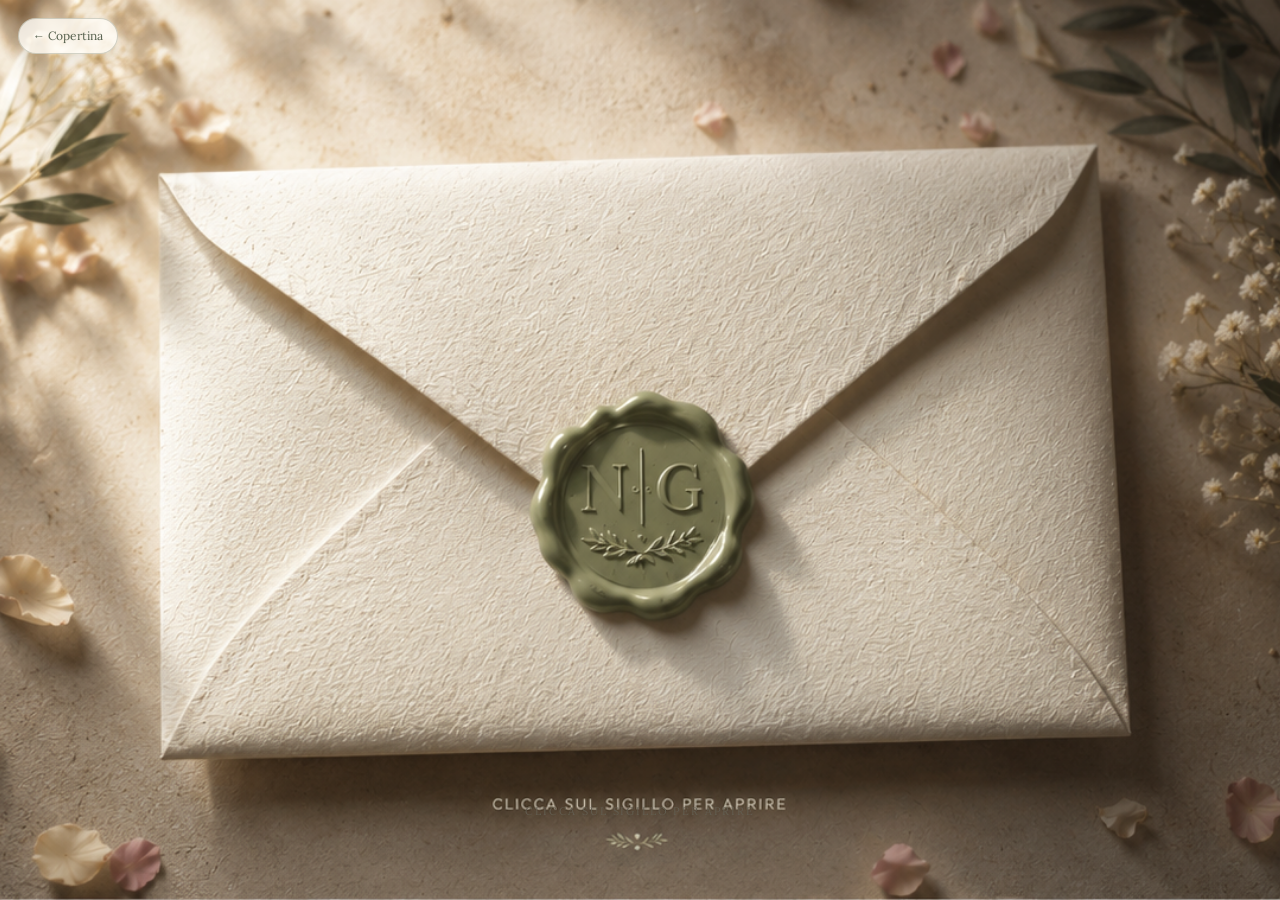
==== invito.html @ 1329aa09 "Add files via upload" ====
<!doctype html>
<html lang="it">
<head>
  <meta charset="utf-8">
  <meta name="viewport" content="width=device-width,initial-scale=1,viewport-fit=cover">
  <meta name="theme-color" content="#f4efe5">
  <meta http-equiv="Cache-Control" content="no-cache, no-store, must-revalidate">
  <meta http-equiv="Pragma" content="no-cache">
  <meta http-equiv="Expires" content="0">
  <meta name="wedding-site-version" content="botanico-stabile-1">
  <title>Nicola ♡ Giada — The Wedding Book</title>

  <link rel="preconnect" href="https://fonts.googleapis.com">
  <link rel="preconnect" href="https://fonts.gstatic.com" crossorigin>
  <link href="https://fonts.googleapis.com/css2?family=Allura&family=Cormorant+Garamond:wght@400;500;600&family=Lora:ital,wght@0,400;1,400&display=swap" rel="stylesheet">
  <style>
:root{
  --ivory:#f8f3e8;
  --paper:#fbf7ee;
  --paper-dark:#eee5d5;
  --sage:#9da58a;
  --sage-light:#c7ccb7;
  --sage-dark:#606a54;
  --olive:#747c62;
  --gold:#c6a66a;
  --ink:#36382f;
  --muted:#76766c;
  --shadow:rgba(61,49,32,.20);
  --ease:cubic-bezier(.22,.72,.2,1);
}

*{box-sizing:border-box}

html,body{
  margin:0;
  min-height:100%;
  background:#171914;
  color:var(--ink);
  font-family:"Lora",serif;
}

button,input,textarea,select{font:inherit}
button{touch-action:manipulation}
.hidden{display:none!important}

.screen{
  min-height:100svh;
  position:relative;
  overflow:hidden;
}

/* INTRO */

.intro{
  display:grid;
  place-items:center;
  text-align:center;
  color:#f4ead9;
  background:
    radial-gradient(circle at 50% 34%,rgba(221,201,161,.18),transparent 28%),
    linear-gradient(180deg,#080a07,#11150f);
}

.intro::after{
  content:"";
  position:absolute;
  inset:0;
  background:radial-gradient(circle,transparent 38%,rgba(0,0,0,.60) 100%);
}

.intro-light{
  position:absolute;
  inset:-20%;
  background:linear-gradient(108deg,transparent 42%,rgba(255,241,211,.13) 50%,transparent 58%);
  animation:introBeam 6.5s ease-in-out infinite;
}

.intro-content{
  position:relative;
  z-index:2;
  padding:28px;
}

.intro-monogram{
  margin:0;
  color:#d6bb82;
  font-family:"Cormorant Garamond",serif;
  font-size:clamp(64px,16vw,132px);
  letter-spacing:.12em;
}

.intro h1{
  margin:12px 0 8px;
  font-family:"Cormorant Garamond",serif;
  font-size:clamp(34px,7vw,60px);
  line-height:.98;
  font-weight:500;
}

.intro-subtitle{
  margin:0 0 26px;
  color:#c2b08e;
  font-size:11px;
  text-transform:uppercase;
  letter-spacing:.22em;
}

/* BUTTONS */

.button{
  border-radius:999px;
  padding:13px 22px;
  cursor:pointer;
  transition:.25s ease;
}

.button:hover{transform:translateY(-2px)}

.button-light{
  color:#f5ead5;
  border:1px solid rgba(245,234,213,.42);
  background:rgba(255,255,255,.03);
}

.button-sage{
  border:0;
  color:white;
  background:var(--sage-dark);
  box-shadow:0 10px 22px rgba(70,78,61,.18);
}

.button-outline{
  color:var(--sage-dark);
  border:1px solid rgba(96,106,84,.35);
  background:rgba(255,255,255,.36);
}

/* ENVELOPE — VERSIONE 2 CINEMATOGRAFICA */

.envelope-stage{
  display:grid;
  place-items:center;
  overflow:hidden;
  background:#d6c7b2;
  perspective:1600px;
}

.photo-envelope-scene{
  position:absolute;
  inset:0;
  z-index:3;
  overflow:hidden;
  background:#d6c7b2;
  transition:
    opacity 1.05s ease,
    transform 1.35s cubic-bezier(.2,.72,.2,1),
    filter 1.05s ease;
}

/*
  Il "canvas" mantiene sempre le proporzioni esatte della fotografia.
  In questo modo il pulsante invisibile resta davvero sopra il sigillo
  sia su computer sia su telefono.
*/
.photo-canvas{
  position:absolute;
  left:50%;
  top:50%;
  width:max(100vw,151.39vh);
  aspect-ratio:1149 / 759;
  transform:translate(-50%,-50%) scale(1);
  transform-origin:50% 55%;
  transition:
    transform 1.35s cubic-bezier(.18,.82,.2,1),
    filter .9s ease;
}

.photo-envelope-image{
  position:absolute;
  inset:0;
  width:100%;
  height:100%;
  object-fit:fill;
  user-select:none;
  pointer-events:none;
  filter:saturate(.98) contrast(1.015);
}

/* Area cliccabile esattamente sopra la ceralacca della fotografia */
.photo-seal-hotspot{
  position:absolute;
  z-index:8;
  left:50.25%;
  top:55.15%;
  width:12.7%;
  aspect-ratio:1;
  transform:translate(-50%,-50%);
  border:0;
  border-radius:50%;
  background:transparent;
  cursor:pointer;
  padding:0;
  touch-action:manipulation;
  -webkit-tap-highlight-color:transparent;
}

.photo-seal-hotspot::after{
  content:"";
  position:absolute;
  inset:12%;
  border-radius:50%;
  background:radial-gradient(circle,rgba(255,255,255,.08),transparent 68%);
  opacity:0;
  transition:opacity .25s ease;
}

.photo-seal-hotspot:hover::after,
.photo-seal-hotspot:focus-visible::after{
  opacity:1;
}

.seal-focus-ring{
  position:absolute;
  inset:6%;
  border:1px solid rgba(255,255,255,.42);
  border-radius:50%;
  opacity:0;
  transform:scale(.86);
  transition:opacity .25s ease,transform .25s ease;
}

.photo-seal-hotspot:hover .seal-focus-ring,
.photo-seal-hotspot:focus-visible .seal-focus-ring{
  opacity:.75;
  transform:scale(1);
}

.photo-envelope-hint{
  position:absolute;
  left:50%;
  top:89.3%;
  transform:translateX(-50%);
  width:max-content;
  margin:0;
  color:#625d50;
  font-size:clamp(9px,.85vw,12px);
  letter-spacing:.17em;
  text-transform:uppercase;
  text-align:center;
  transition:opacity .35s ease,transform .35s ease;
}

/* Piccole fratture luminose: compaiono soltanto dopo il click */
.seal-crack{
  position:absolute;
  left:50%;
  top:50%;
  width:2px;
  height:34%;
  border-radius:3px;
  background:linear-gradient(to bottom,rgba(255,255,255,.95),rgba(244,232,190,.38),transparent);
  box-shadow:0 0 7px rgba(255,247,209,.85);
  transform-origin:top center;
  opacity:0;
}

.crack-one{transform:translate(-50%,-5%) rotate(18deg)}
.crack-two{transform:translate(-50%,-2%) rotate(139deg)}
.crack-three{transform:translate(-50%,-3%) rotate(256deg)}

.opening-glow{
  position:absolute;
  z-index:7;
  left:50%;
  top:55%;
  width:18%;
  aspect-ratio:1;
  transform:translate(-50%,-50%) scale(.3);
  border-radius:50%;
  background:radial-gradient(circle,
    rgba(255,250,225,.82) 0%,
    rgba(255,238,184,.28) 38%,
    transparent 72%);
  opacity:0;
  pointer-events:none;
}

.photo-envelope-scene.breaking .photo-envelope-hint{
  opacity:0;
  transform:translateX(-50%) translateY(8px);
}

.photo-envelope-scene.breaking .photo-canvas{
  animation:envelopePress .65s cubic-bezier(.25,.8,.2,1) both;
}

.photo-envelope-scene.breaking .photo-seal-hotspot{
  animation:sealPress .62s cubic-bezier(.2,.75,.2,1) both;
}

.photo-envelope-scene.breaking .seal-crack{
  animation:showCrack .42s .16s ease-out forwards;
}

.photo-envelope-scene.breaking .opening-glow{
  animation:glowBurst .9s .2s ease-out forwards;
}

.photo-envelope-scene.opening .photo-canvas{
  transform:translate(-50%,-50%) scale(1.075) rotateX(2deg);
  filter:brightness(1.04) blur(.25px);
}

.photo-envelope-scene.depart{
  opacity:0;
  transform:scale(1.045);
  filter:blur(6px) brightness(1.08);
  pointer-events:none;
}

@keyframes envelopePress{
  0%{transform:translate(-50%,-50%) scale(1)}
  44%{transform:translate(-50%,-50%) scale(.992)}
  100%{transform:translate(-50%,-50%) scale(1.018)}
}

@keyframes sealPress{
  0%{transform:translate(-50%,-50%) scale(1)}
  42%{transform:translate(-50%,-50%) scale(.91)}
  72%{transform:translate(-50%,-50%) scale(1.055)}
  100%{transform:translate(-50%,-50%) scale(1)}
}

@keyframes showCrack{
  0%{opacity:0;filter:blur(3px);height:0}
  45%{opacity:1;filter:blur(0);height:26%}
  100%{opacity:.82;filter:blur(0);height:39%}
}

@keyframes glowBurst{
  0%{opacity:0;transform:translate(-50%,-50%) scale(.25)}
  28%{opacity:.95}
  100%{opacity:0;transform:translate(-50%,-50%) scale(4.5)}
}

@media(max-width:680px){
  .photo-canvas{
    width:max(100vw,151.39vh);
  }

  .photo-seal-hotspot{
    left:50.25%;
    top:55.15%;
    width:13.8%;
    min-width:78px;
    min-height:78px;
  }

  .photo-envelope-hint{
    top:89.4%;
    width:82vw;
    font-size:9px;
  }
}

/* PETALS */

.petals{
  position:absolute;
  inset:0;
  z-index:8;
  overflow:hidden;
  pointer-events:none;
  opacity:0;
  transition:opacity .3s ease;
}

.petals.active{opacity:1}

.petal{
  position:absolute;
  top:-12vh;
  width:18px;
  height:28px;
  border-radius:70% 30% 70% 30%;
  background:
    radial-gradient(circle at 30% 25%,rgba(255,255,255,.9),transparent 24%),
    linear-gradient(145deg,#fff8f2,#efc9c2);
  box-shadow:0 4px 8px rgba(89,62,49,.10);
  opacity:.88;
  animation:petalFall linear forwards;
}

.petal.ivory{
  background:
    radial-gradient(circle at 30% 25%,rgba(255,255,255,.95),transparent 24%),
    linear-gradient(145deg,#fffdf7,#eee4d6);
}

@keyframes petalFall{
  0%{transform:translate3d(0,-8vh,0) rotate(0deg)}
  50%{transform:translate3d(var(--drift),52vh,0) rotate(210deg)}
  100%{
    transform:translate3d(calc(var(--drift) * -0.35),112vh,0) rotate(420deg);
    opacity:.18;
  }
}

/* INVITATION FLY-IN */

.invitation{
  position:relative;
  z-index:9;
  width:min(92vw,700px);
  opacity:0;
  transform:translate3d(34vw,-25vh,0) rotate(10deg) scale(.66);
  pointer-events:none;
  filter:blur(3px);
}

.invitation.show{
  pointer-events:auto;
  animation:invitationFlyIn 1.35s cubic-bezier(.18,.84,.22,1) forwards;
}

@keyframes invitationFlyIn{
  0%{
    opacity:0;
    transform:translate3d(0,28vh,120px) rotateX(18deg) rotateZ(-2deg) scale(.72);
    filter:blur(5px);
  }
  38%{
    opacity:1;
    transform:translate3d(0,-2vh,20px) rotateX(-2deg) rotateZ(.7deg) scale(1.028);
    filter:blur(0);
  }
  72%{
    transform:translate3d(0,1vh,0) rotateX(0) rotateZ(-.25deg) scale(.992);
  }
  100%{
    opacity:1;
    transform:none;
    filter:blur(0);
  }
}

.hidden-card{position:relative}

.invitation-inner{
  min-height:500px;
  display:flex;
  align-items:center;
  justify-content:center;
  flex-direction:column;
  text-align:center;
  padding:70px clamp(28px,7vw,86px);
  box-shadow:0 28px 48px rgba(64,48,28,.20);
}

.invitation-inner p:not(.eyebrow):not(.script-title):not(.invitation-date){
  max-width:530px;
  line-height:1.75;
}

.invitation-date{
  position:relative;
  z-index:2;
  margin:6px 0 4px;
  color:var(--sage-dark);
  font-family:"Cormorant Garamond",serif;
  font-size:clamp(24px,4.4vw,34px);
  letter-spacing:.10em;
  text-transform:uppercase;
}

@media(max-width:680px){
  .photo-envelope-image{
    object-position:center center;
  }

  .photo-seal-hotspot{
    top:53.2%;
    width:86px;
    height:86px;
  }

  .photo-envelope-hint{
    bottom:4.5%;
    width:80%;
    font-size:10px;
  }
}

/* BOOK */

.book-stage{
  display:grid;
  place-items:center;
  padding:3svh 0;
  background:
    radial-gradient(circle at 50% 25%,rgba(255,255,255,.72),transparent 38%),
    linear-gradient(180deg,#d8ccb9,#bcae96);
}

.book-shell{
  width:min(95vw,900px);
}

.book{
  position:relative;
  width:100%;
  height:min(91svh,930px);
  perspective:2600px;
  filter:drop-shadow(0 34px 48px rgba(51,40,26,.27));
}

.page{
  position:absolute;
  inset:0;
  opacity:0;
  pointer-events:none;
  overflow-y:auto;
  overflow-x:hidden;
  border-radius:7px 17px 17px 7px;
  transform-origin:left center;
  overscroll-behavior:contain;
  scroll-behavior:smooth;
  scrollbar-width:thin;
  scrollbar-color:rgba(96,106,84,.30) transparent;
  background:var(--paper);
}

.page::-webkit-scrollbar{width:5px}
.page::-webkit-scrollbar-track{background:transparent}
.page::-webkit-scrollbar-thumb{
  border-radius:99px;
  background:rgba(96,106,84,.25);
}

.page.current{
  z-index:4;
  opacity:1;
  pointer-events:auto;
}

.page.revealed{
  z-index:3;
  opacity:1;
}

.page.turning{
  z-index:8;
  opacity:1;
  animation:pageTurn .82s var(--ease) forwards;
}

.page-inner{
  position:relative;
  width:100%;
  min-height:100%;
  padding:clamp(58px,7vh,82px) clamp(28px,7vw,78px) 110px;
  display:flex;
  flex-direction:column;
  align-items:center;
  text-align:center;
}

.stationery{
  background:
    linear-gradient(rgba(255,255,255,.13),rgba(255,255,255,.13)),
    radial-gradient(circle at 18% 8%,rgba(255,255,255,.9),transparent 25%),
    radial-gradient(circle at 80% 88%,rgba(205,193,169,.13),transparent 30%),
    repeating-linear-gradient(0deg,rgba(120,110,88,.018) 0 1px,transparent 1px 4px),
    var(--paper);
}

.stationery::before{
  content:"";
  position:absolute;
  inset:18px;
  border:1px solid rgba(96,106,84,.34);
  border-radius:3px 18px 18px 3px;
  pointer-events:none;
}

.stationery::after{
  content:"";
  position:absolute;
  inset:28px;
  border:1px solid rgba(198,166,106,.12);
  pointer-events:none;
}

.eyebrow{
  position:relative;
  z-index:2;
  margin:0;
  color:var(--sage-dark);
  font-size:11px;
  line-height:1.2;
  text-transform:uppercase;
  letter-spacing:.18em;
}

.script-title{
  position:relative;
  z-index:2;
  margin:0;
  color:var(--sage-dark);
  font-family:"Allura",cursive;
  font-weight:400;
  line-height:.95;
}

.display-title{font-size:clamp(58px,11vw,104px)}
.page-title{
  max-width:100%;
  font-size:clamp(50px,9vw,82px);
  overflow-wrap:break-word;
}

.heart-divider{
  position:relative;
  z-index:2;
  display:flex;
  align-items:center;
  justify-content:center;
  gap:12px;
  width:min(100%,280px);
  margin:18px auto;
  color:var(--sage-dark);
}

.heart-divider.compact{
  width:170px;
  margin:10px auto 13px;
}

.heart-divider span{
  flex:1;
  height:1px;
  background:linear-gradient(90deg,transparent,rgba(96,106,84,.60));
}

.heart-divider span:last-child{
  background:linear-gradient(90deg,rgba(96,106,84,.60),transparent);
}

.heart-divider b{font-weight:400}

.small-monogram{
  position:absolute;
  z-index:3;
  top:43px;
  right:58px;
  margin:0;
  color:var(--sage-dark);
  font-family:"Cormorant Garamond",serif;
  letter-spacing:.14em;
}

.cover-page{justify-content:center}
.cover-quote{
  z-index:2;
  margin:0;
  font-family:"Cormorant Garamond",serif;
  font-size:clamp(22px,4vw,32px);
  line-height:1.45;
}

.wax-seal{
  z-index:2;
  width:92px;
  height:92px;
  margin-top:30px;
  display:grid;
  place-items:center;
  border-radius:50%;
  color:#ece6d5;
  font-size:34px;
  background:
    radial-gradient(circle at 35% 28%,rgba(255,255,255,.28),transparent 13%),
    radial-gradient(circle,#8a9575 0 56%,#6d785e 57% 100%);
  box-shadow:0 9px 18px rgba(72,76,61,.22),inset 0 0 0 5px rgba(255,255,255,.09);
}

.small-seal{
  width:76px;
  height:76px;
  margin:22px 0;
  font-size:27px;
}

/* BOTANICAL DETAILS */

.botanical{
  position:absolute;
  z-index:1;
  width:175px;
  height:260px;
  opacity:.82;
  pointer-events:none;
  filter:drop-shadow(0 4px 4px rgba(52,61,44,.08));
}

.botanical::before{
  content:"";
  position:absolute;
  left:48%;
  top:2%;
  width:2px;
  height:96%;
  border-radius:3px;
  background:linear-gradient(var(--sage-dark),rgba(96,106,84,.15));
  transform:rotate(15deg);
  transform-origin:bottom;
}

.botanical::after{
  content:"";
  position:absolute;
  inset:0;
  background:
    radial-gradient(ellipse at 39% 13%,rgba(125,139,105,.82) 0 9%,transparent 10%),
    radial-gradient(ellipse at 65% 23%,rgba(151,163,128,.82) 0 10%,transparent 11%),
    radial-gradient(ellipse at 34% 34%,rgba(112,129,94,.78) 0 10%,transparent 11%),
    radial-gradient(ellipse at 69% 45%,rgba(154,166,132,.82) 0 11%,transparent 12%),
    radial-gradient(ellipse at 30% 57%,rgba(107,123,90,.76) 0 10%,transparent 11%),
    radial-gradient(ellipse at 67% 70%,rgba(142,156,118,.78) 0 11%,transparent 12%),
    radial-gradient(ellipse at 40% 84%,rgba(126,142,104,.76) 0 10%,transparent 11%);
  transform:rotate(15deg);
}

.botanical-top-left{left:12px;top:-6px;transform:rotate(-25deg)}
.botanical-top-right{right:16px;top:-10px;transform:rotate(28deg) scaleX(-1)}
.botanical-bottom-left{left:20px;bottom:-20px;transform:rotate(205deg)}
.botanical-bottom-right{right:15px;bottom:-24px;transform:rotate(155deg) scaleX(-1)}
.botanical.small{width:130px;height:195px;opacity:.66}
.botanical.medium{width:170px;height:250px}
.botanical.large{width:220px;height:320px}

.gold-speckles{
  position:absolute;
  z-index:1;
  width:170px;
  height:250px;
  opacity:.55;
  background:
    radial-gradient(circle at 20% 18%,var(--gold) 0 1.4px,transparent 1.8px),
    radial-gradient(circle at 43% 33%,var(--gold) 0 1px,transparent 1.5px),
    radial-gradient(circle at 72% 12%,var(--gold) 0 1.2px,transparent 1.7px),
    radial-gradient(circle at 78% 54%,var(--gold) 0 1.5px,transparent 2px),
    radial-gradient(circle at 30% 68%,var(--gold) 0 1px,transparent 1.5px),
    radial-gradient(circle at 60% 82%,var(--gold) 0 1.3px,transparent 1.8px),
    radial-gradient(circle at 12% 90%,var(--gold) 0 1px,transparent 1.5px);
}

.speckles-left{left:20px;top:120px}
.speckles-right{right:18px;top:100px}

/* TIMELINE */

.timeline-page{align-items:flex-start}
.timeline-page .page-title,
.timeline-page .heart-divider{align-self:center}

.timeline{
  position:relative;
  z-index:2;
  width:min(100%,610px);
  margin:14px auto 0;
  text-align:left;
}

.timeline::before{
  content:"";
  position:absolute;
  left:28px;
  top:22px;
  bottom:28px;
  border-left:1px dotted rgba(96,106,84,.56);
}

.timeline-item{
  position:relative;
  display:grid;
  grid-template-columns:58px 1fr;
  gap:16px;
  margin-bottom:21px;
}

.timeline-icon{
  width:42px;
  height:42px;
  display:grid;
  place-items:center;
  border-radius:50%;
  color:var(--sage-dark);
  background:var(--sage-light);
  border:1px solid rgba(96,106,84,.22);
}

.timeline-item span,
.timeline-item strong,
.timeline-item p{
  display:block;
}

.timeline-item span{
  margin-bottom:4px;
  color:var(--sage-dark);
  font-size:10px;
  text-transform:uppercase;
  letter-spacing:.14em;
}

.timeline-item strong{
  font-family:"Cormorant Garamond",serif;
  font-size:21px;
  font-weight:600;
}

.timeline-item p{
  margin:3px 0 0;
  color:var(--muted);
  font-size:14px;
  line-height:1.5;
}

/* STORY PAGES */

.story-page{
  justify-content:flex-start;
}

.polaroid{
  position:relative;
  z-index:2;
  width:min(100%,550px);
  margin:14px auto 20px;
  padding:12px 12px 38px;
  background:#fffdf8;
  box-shadow:0 18px 34px var(--shadow);
}

.polaroid::before{
  content:"";
  position:absolute;
  top:-14px;
  left:50%;
  width:96px;
  height:30px;
  transform:translateX(-50%) rotate(-2deg);
  background:rgba(226,213,186,.74);
  box-shadow:0 2px 5px rgba(80,65,40,.08);
}

.polaroid img{
  display:block;
  width:100%;
  max-height:43svh;
  object-fit:contain;
  background:#e9e0d1;
}

.slight-left{transform:rotate(-1deg)}
.slight-right{transform:rotate(1deg)}

.story-copy{
  position:relative;
  z-index:2;
  width:min(100%,610px);
  margin:6px auto 0;
  font-family:"Cormorant Garamond",serif;
  font-size:clamp(20px,3.4vw,27px);
  line-height:1.43;
}

.page-intro{
  position:relative;
  z-index:2;
  width:min(100%,570px);
  margin:0 auto 14px;
  color:var(--muted);
  line-height:1.6;
}

/* COLLAGE */

.photo-collage{
  position:relative;
  z-index:2;
  width:min(100%,630px);
  height:430px;
  margin:4px auto 14px;
}

.collage-card{
  position:absolute;
  margin:0;
  padding:9px 9px 28px;
  background:#fffdf8;
  box-shadow:0 15px 28px var(--shadow);
}

.collage-card img{
  display:block;
  width:100%;
  height:100%;
  object-fit:cover;
}

.card-one{
  left:2%;
  top:10%;
  width:43%;
  height:47%;
  transform:rotate(-5deg);
}

.card-two{
  right:1%;
  top:4%;
  width:45%;
  height:49%;
  transform:rotate(4deg);
}

.card-three{
  left:27%;
  bottom:1%;
  width:46%;
  height:52%;
  transform:rotate(-1deg);
}

.short-copy{font-size:clamp(18px,3vw,24px)}

/* CHAPTER V — fixed overflow */

.chapter-five .page-inner{
  padding-top:46px;
}

.chapter-five .page-title{
  font-size:clamp(46px,8vw,74px);
}

.proposal-photo{
  width:min(100%,490px);
  margin-top:8px;
  margin-bottom:12px;
  padding-bottom:28px;
}

.proposal-photo img{
  max-height:38svh;
}

.proposal-date{
  position:relative;
  z-index:2;
  margin:0 0 5px;
  color:var(--sage-dark);
  font-size:11px;
  text-transform:uppercase;
  letter-spacing:.14em;
}

.proposal-copy{
  max-width:580px;
  margin-top:0;
  font-size:clamp(18px,2.8vw,24px);
  line-height:1.36;
}

/* WEDDING */

.wedding-page{justify-content:center}

.wedding-intro{
  position:relative;
  z-index:2;
  width:min(100%,560px);
  margin:4px auto 22px;
  font-family:"Cormorant Garamond",serif;
  font-size:clamp(22px,3.6vw,29px);
  line-height:1.45;
}

.wedding-details{
  position:relative;
  z-index:2;
  width:min(100%,700px);
  display:grid;
  grid-template-columns:repeat(3,1fr);
  gap:1px;
  padding:1px;
  background:rgba(96,106,84,.22);
}

.wedding-details>div{
  min-height:150px;
  display:flex;
  align-items:center;
  justify-content:center;
  flex-direction:column;
  padding:18px;
  background:rgba(251,247,238,.88);
}

.detail-icon{
  margin-bottom:10px;
  color:var(--sage-dark);
  font-size:28px;
}

.wedding-details small{
  margin-bottom:5px;
  color:var(--sage-dark);
  font-size:9px;
  text-transform:uppercase;
  letter-spacing:.15em;
}

.wedding-details strong{
  font-family:"Cormorant Garamond",serif;
  font-size:20px;
}

.script-note{
  position:relative;
  z-index:2;
  margin:30px 0 0;
  color:var(--sage-dark);
  font-family:"Allura",cursive;
  font-size:42px;
}

/* RSVP */


/* COUNTDOWN */

.countdown-page{
  text-align:center;
  justify-content:center;
}

.countdown-intro{
  max-width:520px;
  margin:2px auto 26px;
  line-height:1.65;
}

.countdown{
  position:relative;
  z-index:2;
  width:min(100%,520px);
  margin:0 auto;
  padding:26px 22px 22px;
  border:1px solid rgba(172,145,82,.34);
  background:rgba(255,255,255,.30);
  box-shadow:0 18px 36px rgba(70,59,39,.08);
}

.countdown::before,
.countdown::after{
  content:"";
  position:absolute;
  top:13px;
  width:44px;
  height:1px;
  background:linear-gradient(90deg,transparent,rgba(174,143,73,.75),transparent);
}

.countdown::before{left:16px}
.countdown::after{right:16px}

.countdown-main{
  display:flex;
  align-items:center;
  justify-content:center;
  flex-direction:column;
  padding-bottom:18px;
}

.countdown-main strong{
  color:var(--sage-dark);
  font-family:"Cormorant Garamond",serif;
  font-size:clamp(74px,12vw,116px);
  font-weight:500;
  line-height:.78;
  letter-spacing:.02em;
  font-variant-numeric:tabular-nums;
  text-shadow:0 5px 18px rgba(77,91,68,.10);
}

.countdown-main span,
.countdown-small span{
  margin-top:9px;
  color:#837b6e;
  font-size:10px;
  letter-spacing:.20em;
  text-transform:uppercase;
}

.countdown-small{
  display:grid;
  grid-template-columns:repeat(3,1fr);
  border-top:1px solid rgba(111,123,98,.22);
  padding-top:18px;
}

.countdown-small div{
  display:flex;
  align-items:center;
  flex-direction:column;
}

.countdown-small div + div{
  border-left:1px solid rgba(111,123,98,.18);
}

.countdown-small strong{
  color:#4d5948;
  font-family:"Cormorant Garamond",serif;
  font-size:clamp(30px,5vw,44px);
  font-weight:500;
  line-height:1;
  font-variant-numeric:tabular-nums;
}

.countdown-note{
  margin:22px 0 5px;
  color:var(--sage-dark);
  font-family:"Italianno",cursive;
  font-size:clamp(30px,5vw,43px);
}

.provisional-note{
  margin:0;
  color:#928a7f;
  font-size:10px;
  letter-spacing:.08em;
  text-transform:uppercase;
}

/* ITINERARIO */

.itinerary-page{
  justify-content:flex-start;
}

.day-itinerary{
  position:relative;
  width:min(100%,570px);
  margin:8px auto 16px;
  text-align:left;
}

.day-itinerary::before{
  content:"";
  position:absolute;
  left:23px;
  top:22px;
  bottom:22px;
  width:1px;
  background:linear-gradient(to bottom,
    transparent,
    rgba(111,123,98,.48) 8%,
    rgba(111,123,98,.48) 92%,
    transparent);
}

.itinerary-stop{
  position:relative;
  display:grid;
  grid-template-columns:48px 1fr;
  gap:13px;
  align-items:start;
  padding:7px 0 10px;
}

.itinerary-symbol{
  position:relative;
  z-index:2;
  display:grid;
  place-items:center;
  width:46px;
  height:46px;
  border:1px solid rgba(151,126,68,.38);
  border-radius:50%;
  color:var(--sage-dark);
  background:#f8f3e9;
  font-family:"Cormorant Garamond",serif;
  font-size:22px;
  box-shadow:0 6px 16px rgba(65,57,43,.08);
}

.itinerary-stop strong{
  display:block;
  margin-top:1px;
  color:var(--sage-dark);
  font-family:"Cormorant Garamond",serif;
  font-size:21px;
  font-weight:600;
}

.itinerary-stop span{
  display:block;
  margin-top:1px;
  color:#666156;
  font-size:12px;
  line-height:1.45;
}

.itinerary-stop small{
  display:block;
  margin-top:3px;
  color:#a08b58;
  font-size:9px;
  letter-spacing:.14em;
  text-transform:uppercase;
}

.location-coming{
  display:flex;
  align-items:center;
  justify-content:center;
  gap:12px;
  width:min(100%,440px);
  margin:10px auto 0;
  padding:13px 18px;
  border-top:1px solid rgba(151,126,68,.28);
  border-bottom:1px solid rgba(151,126,68,.28);
}

.location-coming > span{
  color:var(--sage-dark);
  font-size:26px;
}

.location-coming div{
  text-align:left;
}

.location-coming small,
.location-coming strong{
  display:block;
}

.location-coming small{
  color:#8d867b;
  font-size:9px;
  letter-spacing:.14em;
  text-transform:uppercase;
}

.location-coming strong{
  color:var(--sage-dark);
  font-family:"Cormorant Garamond",serif;
  font-size:20px;
  font-weight:600;
}

@media(max-width:680px){
  .countdown{
    padding:22px 14px 18px;
  }

  .countdown-main strong{
    font-size:72px;
  }

  .countdown-small strong{
    font-size:30px;
  }

  .day-itinerary{
    margin-top:2px;
  }

  .itinerary-stop{
    grid-template-columns:42px 1fr;
    gap:10px;
    padding:5px 0 7px;
  }

  .day-itinerary::before{
    left:20px;
  }

  .itinerary-symbol{
    width:40px;
    height:40px;
    font-size:19px;
  }

  .itinerary-stop strong{
    font-size:18px;
  }

  .itinerary-stop span{
    font-size:11px;
  }
}


.rsvp-page{justify-content:flex-start}

.rsvp-form{
  position:relative;
  z-index:2;
  width:min(100%,620px);
  margin-top:8px;
  padding-bottom:12px;
  text-align:left;
}

.form-grid{
  display:grid;
  grid-template-columns:1fr 1fr;
  gap:12px;
}

.rsvp-form label{
  display:block;
  margin:11px 0 0;
}

.rsvp-form label span{
  display:block;
  margin-bottom:5px;
  color:var(--sage-dark);
  font-size:11px;
}

.rsvp-form input,
.rsvp-form select,
.rsvp-form textarea{
  width:100%;
  padding:12px 13px;
  border:1px solid rgba(96,106,84,.28);
  border-radius:8px;
  outline:0;
  color:var(--ink);
  background:rgba(255,255,255,.55);
}

.rsvp-form input:focus,
.rsvp-form select:focus,
.rsvp-form textarea:focus{
  border-color:var(--sage);
  box-shadow:0 0 0 3px rgba(157,165,138,.14);
}

.rsvp-form textarea{
  min-height:88px;
  resize:vertical;
}

.rsvp-form .button{
  display:block;
  margin:18px auto 0;
}

.rsvp-form .button:disabled{
  opacity:.65;
  cursor:wait;
}

.confirmation{
  display:none;
  margin-top:14px;
  text-align:center;
  color:var(--sage-dark);
  font-style:italic;
}

.final-page{justify-content:center}
.final-copy{
  position:relative;
  z-index:2;
  width:min(100%,570px);
  margin:15px auto;
  font-family:"Cormorant Garamond",serif;
  font-size:clamp(25px,4.4vw,36px);
  line-height:1.43;
}

.final-signature{font-size:clamp(56px,10vw,88px)}


/* INTERAZIONI DEL LIBRO */

.book-toolbar{
  position:relative;
  z-index:45;
  width:min(95vw,900px);
  height:44px;
  margin:0 auto 9px;
  display:grid;
  grid-template-columns:auto 1fr auto;
  gap:12px;
  align-items:center;
}

.book-tool{
  min-width:92px;
  height:38px;
  border:1px solid rgba(96,106,84,.30);
  border-radius:999px;
  color:var(--sage-dark);
  background:rgba(251,247,238,.88);
  box-shadow:0 8px 18px rgba(56,48,34,.10);
  cursor:pointer;
  font-size:12px;
  letter-spacing:.05em;
}

.book-tool span{margin-left:4px}
.book-tool[aria-pressed="true"]{
  color:white;
  background:var(--sage-dark);
}

.reading-progress{
  height:5px;
  overflow:hidden;
  border-radius:999px;
  background:rgba(255,255,255,.48);
  box-shadow:inset 0 0 0 1px rgba(96,106,84,.16);
}

#readingProgressBar{
  width:0;
  height:100%;
  border-radius:inherit;
  background:linear-gradient(90deg,var(--sage),var(--gold));
  transition:width .55s var(--ease);
}

.chapter-menu{
  position:fixed;
  inset:0;
  z-index:100;
  display:grid;
  place-items:center;
  padding:22px;
  background:rgba(32,33,28,.48);
  backdrop-filter:blur(8px);
}

.chapter-menu-card{
  width:min(92vw,500px);
  max-height:82vh;
  overflow:auto;
  padding:25px;
  background:var(--paper);
  border:1px solid rgba(198,166,106,.45);
  box-shadow:0 30px 70px rgba(31,30,25,.32);
}

.chapter-menu-head{
  display:flex;
  justify-content:space-between;
  align-items:center;
  padding-bottom:15px;
  border-bottom:1px solid rgba(96,106,84,.18);
}

.chapter-menu-head small{
  display:block;
  color:var(--gold);
  font-size:9px;
  letter-spacing:.15em;
  text-transform:uppercase;
}

.chapter-menu-head strong{
  display:block;
  color:var(--sage-dark);
  font-family:"Allura",cursive;
  font-size:44px;
  font-weight:400;
}

.chapter-menu-head button{
  width:38px;
  height:38px;
  border:0;
  border-radius:50%;
  color:var(--sage-dark);
  background:var(--sage-light);
  cursor:pointer;
  font-size:23px;
}

#chapterLinks{
  display:grid;
  gap:5px;
  margin-top:14px;
}

.chapter-link{
  display:flex;
  align-items:center;
  justify-content:space-between;
  gap:12px;
  width:100%;
  padding:12px 13px;
  border:0;
  border-bottom:1px solid rgba(96,106,84,.10);
  color:var(--ink);
  background:transparent;
  cursor:pointer;
  text-align:left;
}

.chapter-link:hover,
.chapter-link.active{
  color:var(--sage-dark);
  background:rgba(199,204,183,.30);
}

.chapter-link small{
  color:var(--gold);
  font-size:10px;
}

/* Carta più tridimensionale */

.book::before{
  content:"";
  position:absolute;
  z-index:1;
  left:0;
  top:1.5%;
  bottom:1.5%;
  width:22px;
  border-radius:10px 0 0 10px;
  background:linear-gradient(90deg,rgba(59,48,32,.18),rgba(255,255,255,.12),transparent);
  pointer-events:none;
}

.page{
  transform-style:preserve-3d;
  backface-visibility:hidden;
  box-shadow:
    inset 18px 0 28px rgba(78,62,39,.045),
    inset -2px 0 0 rgba(255,255,255,.55);
  transition:filter .35s ease,transform .35s ease;
}

.page.current{
  animation:pageSettle .55s var(--ease);
}

.page.current::before{
  content:"";
  position:fixed;
  inset:0 auto 0 0;
  width:52px;
  pointer-events:none;
  background:linear-gradient(90deg,rgba(62,49,30,.12),rgba(255,255,255,.10),transparent);
  opacity:.62;
}

.page.turning{
  animation:realisticPageTurn 1.08s cubic-bezier(.17,.76,.18,1) forwards;
}

.page.turning::after{
  content:"";
  position:absolute;
  inset:0;
  pointer-events:none;
  background:
    radial-gradient(ellipse at 12% 50%,rgba(255,255,255,.50),transparent 27%),
    linear-gradient(90deg,rgba(56,42,23,.17),transparent 28%,rgba(255,255,255,.16) 72%,rgba(56,42,23,.10));
  animation:movingPaperShadow 1.08s ease forwards;
}

@keyframes realisticPageTurn{
  0%{
    transform:perspective(2600px) rotateY(0deg) translateZ(0) translateX(0);
    filter:brightness(1);
    opacity:1;
  }
  22%{
    transform:perspective(2600px) rotateY(-23deg) translateZ(24px) translateX(-.5%);
    filter:brightness(1.04);
  }
  54%{
    transform:perspective(2600px) rotateY(-91deg) translateZ(58px) translateX(-2%);
    filter:brightness(.91);
    opacity:1;
  }
  82%{
    transform:perspective(2600px) rotateY(-153deg) translateZ(22px) translateX(-4%);
    filter:brightness(.80);
  }
  100%{
    transform:perspective(2600px) rotateY(-179deg) translateZ(0) translateX(-5%);
    filter:brightness(.72);
    opacity:.04;
  }
}

@keyframes movingPaperShadow{
  0%{opacity:.10;transform:translateX(0)}
  48%{opacity:.68;transform:translateX(10%)}
  100%{opacity:.10;transform:translateX(45%)}
}

@keyframes pageSettle{
  0%{transform:translateX(8px) translateZ(8px);filter:brightness(1.04)}
  100%{transform:none;filter:none}
}

/* Foglie in movimento lento */

.botanical{
  transform-origin:50% 100%;
  animation:botanicalSway 7s ease-in-out infinite alternate;
}

.botanical-top-right,
.botanical-bottom-left{
  animation-delay:-2.4s;
}

@keyframes botanicalSway{
  0%{translate:0 0;rotate:-1deg}
  45%{translate:2px -1px;rotate:1.2deg}
  100%{translate:-1px 1px;rotate:-.4deg}
}

/* Dediche segrete */

.memory-trigger{
  position:relative;
  z-index:5;
  margin:17px auto 5px;
  padding:9px 16px;
  border:1px solid rgba(96,106,84,.32);
  border-radius:999px;
  color:var(--sage-dark);
  background:rgba(255,255,255,.44);
  cursor:pointer;
  transition:.25s ease;
}

.memory-trigger:hover{
  transform:translateY(-2px);
  box-shadow:0 8px 17px rgba(68,62,47,.10);
}

.memory-trigger span{
  display:inline-block;
  margin-right:6px;
  font-size:20px;
  vertical-align:-2px;
}

.memory-note{
  position:relative;
  z-index:4;
  width:min(92%,550px);
  max-height:0;
  overflow:hidden;
  margin:0 auto;
  padding:0 22px;
  opacity:0;
  color:var(--sage-dark);
  font-family:"Cormorant Garamond",serif;
  font-size:clamp(19px,3vw,25px);
  font-style:italic;
  line-height:1.45;
  transition:max-height .7s var(--ease),opacity .5s ease,padding .7s var(--ease),margin .7s var(--ease);
}

.memory-note.show{
  max-height:220px;
  margin-top:10px;
  padding:16px 22px;
  opacity:1;
  border-top:1px solid rgba(198,166,106,.32);
  border-bottom:1px solid rgba(198,166,106,.32);
}

/* Countdown: bagliore a ogni cambio minuto */

.countdown.minute-glow{
  animation:minuteGlow 1.2s ease;
}

@keyframes minuteGlow{
  0%{box-shadow:0 18px 36px rgba(70,59,39,.08)}
  40%{box-shadow:0 0 38px rgba(198,166,106,.48),0 18px 36px rgba(70,59,39,.08)}
  100%{box-shadow:0 18px 36px rgba(70,59,39,.08)}
}

/* Petali finali */

.final-celebration-page{
  overflow:hidden;
}

.final-petals{
  position:absolute;
  inset:0;
  z-index:15;
  overflow:hidden;
  pointer-events:none;
}

.final-petal{
  position:absolute;
  top:-12%;
  width:15px;
  height:24px;
  border-radius:70% 30% 65% 35%;
  opacity:.78;
  background:linear-gradient(145deg,#fffaf3,#e9c7c0);
  animation:finalPetalFall linear forwards;
}

@keyframes finalPetalFall{
  from{transform:translate3d(0,-20px,0) rotate(0deg)}
  to{transform:translate3d(var(--final-drift),110vh,0) rotate(430deg);opacity:.10}
}

/* Swipe feedback */

.book.swiping .page.current{
  transition:none;
  transform:translateX(var(--swipe-x,0px)) rotateY(calc(var(--swipe-x,0px) * -.025deg));
  box-shadow:-20px 15px 40px rgba(50,39,24,.18);
}

@media(max-width:680px){
  .book-toolbar{
    width:96vw;
    grid-template-columns:auto 1fr auto;
    gap:7px;
  }

  .book-tool{
    min-width:48px;
    width:48px;
    padding:0;
  }

  .book-tool span{display:none}

  .page.turning{
    animation-duration:.88s;
  }
}


/* NAVIGATION */

.page-nav{
  position:absolute;
  z-index:30;
  bottom:16px;
  width:42px;
  height:42px;
  padding:0 0 4px;
  display:grid;
  place-items:center;
  border:1px solid rgba(96,106,84,.25);
  border-radius:50%;
  color:white;
  cursor:pointer;
  font-family:"Cormorant Garamond",serif;
  font-size:29px;
  line-height:1;
  background:var(--sage-dark);
  box-shadow:0 8px 18px rgba(61,69,54,.20);
  transition:.22s ease;
}

.page-nav:hover{transform:translateY(-2px)}
.prev-page{left:16px;opacity:0;pointer-events:none}
.prev-page.visible{opacity:1;pointer-events:auto}
.next-page{right:16px}

.counter{
  margin-top:9px;
  color:#514c42;
  text-align:center;
  font-size:10px;
  letter-spacing:.16em;
}

/* ANIMATIONS */

@keyframes introBeam{
  0%,18%{transform:translateX(-140%)}
  62%,100%{transform:translateX(140%)}
}

@keyframes pageTurn{
  0%{transform:rotateY(0) translateX(0);opacity:1}
  48%{transform:rotateY(-74deg) translateX(-1%);opacity:.98}
  100%{transform:rotateY(-178deg) translateX(-3%);opacity:.08}
}

/* MOBILE */

@media(max-width:680px){
  .book-stage{padding:2svh 0}
  .book-shell{width:96vw}
  .book{height:94svh}

  .page-inner{
    padding:50px 18px 92px;
  }

  .stationery::before{inset:10px}
  .stationery::after{inset:17px}

  .small-monogram{
    top:28px;
    right:28px;
    font-size:12px;
  }

  .display-title{font-size:clamp(50px,16vw,76px)}
  .page-title{font-size:clamp(43px,14vw,64px)}

  .botanical.large{width:155px;height:230px}
  .botanical.medium{width:130px;height:200px}
  .botanical.small{width:95px;height:145px}
  .botanical-top-left{left:-12px}
  .botanical-top-right{right:-12px}
  .botanical-bottom-left{left:-8px}
  .botanical-bottom-right{right:-10px}

  .polaroid{
    width:min(92%,500px);
    padding:8px 8px 26px;
  }

  .polaroid img{max-height:37svh}
  .story-copy{font-size:20px;line-height:1.42}

  .photo-collage{
    height:360px;
  }

  .card-one{width:47%;height:44%}
  .card-two{width:48%;height:45%}
  .card-three{left:22%;width:56%;height:50%}

  .chapter-five .page-inner{
    padding-top:42px;
  }

  .chapter-five .page-title{
    font-size:clamp(42px,13vw,60px);
  }

  .proposal-photo{
    width:min(88%,440px);
  }

  .proposal-photo img{
    max-height:32svh;
  }

  .proposal-copy{
    width:92%;
    font-size:18px;
    line-height:1.32;
  }

  .wedding-details{
    grid-template-columns:1fr;
  }

  .wedding-details>div{
    min-height:105px;
  }

  .form-grid{
    grid-template-columns:1fr;
    gap:0;
  }

  .rsvp-form textarea{
    min-height:72px;
  }

  .page-nav{
    width:40px;
    height:40px;
    bottom:12px;
  }

  .prev-page{left:12px}
  .next-page{right:12px}
}

@media(max-height:760px) and (min-width:681px){
  .page-inner{
    padding-top:44px;
    padding-bottom:85px;
  }

  .page-title{
    font-size:clamp(42px,7vw,64px);
  }

  .polaroid img{
    max-height:35svh;
  }

  .photo-collage{
    height:350px;
  }

  .chapter-five .proposal-photo img{
    max-height:30svh;
  }
}

  .back-to-cover{
  position:absolute;
  z-index:30;
  left:18px;
  top:18px;
  padding:9px 14px;
  border:1px solid rgba(96,106,84,.28);
  border-radius:999px;
  color:#56604d;
  background:rgba(255,253,247,.80);
  text-decoration:none;
  font-size:12px;
  box-shadow:0 8px 18px rgba(58,48,32,.10);
}
</style>
</head>

<body>

<section class="screen intro hidden" id="intro">
  <div class="intro-light"></div>
  <div class="intro-content">
    <p class="intro-monogram">N ♡ G</p>
    <h1>La nostra storia<br>inizia così...</h1>
    <p class="intro-subtitle">The Wedding Book</p>
    <button id="continueIntro" class="button button-light">Continua</button>
  </div>
</section>

<section class="screen envelope-stage" id="envelopeStage">
  <a href="index.html" class="back-to-cover" aria-label="Torna alla copertina">← Copertina</a>
  <div class="petals" id="petals" aria-hidden="true"></div>

  <div class="photo-envelope-scene" id="envelopeWrap">
    <div class="photo-canvas" id="photoCanvas">
      <img class="photo-envelope-image" src="busta-fotorealistica.png" alt="Busta avorio con sigillo in ceralacca verde salvia">

      <button id="seal" class="photo-seal-hotspot" aria-label="Apri il sigillo">
        <span class="seal-focus-ring" aria-hidden="true"></span>
        <span class="seal-crack crack-one" aria-hidden="true"></span>
        <span class="seal-crack crack-two" aria-hidden="true"></span>
        <span class="seal-crack crack-three" aria-hidden="true"></span>
      </button>

      <div class="opening-glow" aria-hidden="true"></div>
      <p class="photo-envelope-hint">Clicca sul sigillo per aprire</p>
    </div>
  </div>

  <article class="invitation hidden-card" id="invitation">
    <div class="invitation-inner stationery">
      <div class="botanical botanical-top-left" aria-hidden="true"></div>
      <div class="botanical botanical-bottom-right" aria-hidden="true"></div>
      <p class="eyebrow">Nicola & Giada</p>
      <p class="script-title">Sei invitato al nostro matrimonio</p>
      <div class="heart-divider"><span></span><b>♡</b><span></span></div>
      <p class="invitation-date">Settembre 2027</p>
      <p>
        Dal 14 ottobre 2018 abbiamo scelto, giorno dopo giorno, di camminare insieme.
        Ora vogliamo condividere il passo più importante con le persone che fanno parte della nostra vita.
      </p>
      <button id="openBook" class="button button-sage">Apri il nostro invito</button>
    </div>
  </article>
</section>

<section class="screen book-stage hidden" id="bookStage">
  <div class="book-shell">
    <div class="book-toolbar">
      <button id="chapterMenuButton" class="book-tool" type="button" aria-label="Apri indice dei capitoli">☰ <span>Indice</span></button>
      <div class="reading-progress" aria-label="Avanzamento lettura">
        <div id="readingProgressBar"></div>
      </div>
      <button id="audioToggle" class="book-tool" type="button" aria-pressed="false" aria-label="Attiva effetti sonori">♪ <span>Audio</span></button>
    </div>

    <aside id="chapterMenu" class="chapter-menu hidden" aria-label="Indice dei capitoli">
      <div class="chapter-menu-card">
        <div class="chapter-menu-head">
          <div>
            <small>Nicola & Giada</small>
            <strong>Indice</strong>
          </div>
          <button id="closeChapterMenu" type="button" aria-label="Chiudi indice">×</button>
        </div>
        <nav id="chapterLinks"></nav>
      </div>
    </aside>

    <div class="book">

      <article class="page current">
        <div class="page-inner stationery cover-page">
          <div class="botanical botanical-top-left large" aria-hidden="true"></div>
          <div class="botanical botanical-bottom-right large" aria-hidden="true"></div>
          <div class="gold-speckles speckles-left" aria-hidden="true"></div>

          <p class="small-monogram">N ♡ G</p>
          <p class="script-title display-title">Nicola ♡ Giada</p>
          <p class="eyebrow">La nostra storia</p>
          <div class="heart-divider"><span></span><b>♡</b><span></span></div>
          <p class="cover-quote">
            Ogni grande storia<br>
            inizia con un piccolo<br>
            momento speciale.
          </p>
          <div class="wax-seal" aria-hidden="true">❦</div>
        </div>
      </article>

      <article class="page">
        <div class="page-inner stationery timeline-page">
          <div class="botanical botanical-top-right medium" aria-hidden="true"></div>
          <div class="botanical botanical-bottom-left small" aria-hidden="true"></div>
          <div class="gold-speckles speckles-right" aria-hidden="true"></div>

          <p class="script-title page-title">La nostra storia</p>
          <div class="heart-divider compact"><span></span><b>♡</b><span></span></div>

          <div class="timeline">
            <div class="timeline-item">
              <div class="timeline-icon">◫</div>
              <div>
                <span>14 ottobre 2018</span>
                <strong>Il nostro inizio.</strong>
                <p>Una data che ha cambiato tutto.</p>
              </div>
            </div>
            <div class="timeline-item">
              <div class="timeline-icon">♡</div>
              <div>
                <span>Tanti momenti insieme</span>
                <strong>Viaggi, risate e avventure.</strong>
                <p>Chilometri, ricordi e piccoli gesti diventati speciali.</p>
              </div>
            </div>
            <div class="timeline-item">
              <div class="timeline-icon">⌂</div>
              <div>
                <span>8 maggio 2024</span>
                <strong>La nostra casa.</strong>
                <p>Il posto dove i nostri sogni hanno iniziato a prendere forma.</p>
              </div>
            </div>
            <div class="timeline-item">
              <div class="timeline-icon">◇</div>
              <div>
                <span>16 luglio 2026</span>
                <strong>La proposta.</strong>
                <p>Sul Monte Grappa, sospesi tra cielo e terra, Nicola ha chiesto a Giada di diventare sua moglie.</p>
              </div>
            </div>
          </div>
        </div>
      </article>

      <article class="page">
        <div class="page-inner stationery story-page">
          <div class="botanical botanical-top-left medium" aria-hidden="true"></div>
          <div class="botanical botanical-bottom-right medium" aria-hidden="true"></div>
          <div class="gold-speckles speckles-left" aria-hidden="true"></div>

          <p class="eyebrow">Capitolo I</p>
          <div class="heart-divider compact"><span></span><b>♡</b><span></span></div>
          <p class="script-title page-title">Il nostro inizio</p>

          <figure class="polaroid slight-left">
            <img src="01-inizio.jpg" alt="Nicola e Giada all'inizio della loro storia">
          </figure>

          <p class="story-copy">
            Il 14 ottobre 2018 è iniziato il nostro «noi».
            Non potevamo sapere quanta strada avremmo percorso,
            ma fin da subito stare insieme ci è sembrato il posto giusto.
          </p>
        </div>
      </article>

      <article class="page">
        <div class="page-inner stationery story-page">
          <div class="botanical botanical-top-right medium" aria-hidden="true"></div>
          <div class="botanical botanical-bottom-left medium" aria-hidden="true"></div>

          <p class="eyebrow">Capitolo II</p>
          <div class="heart-divider compact"><span></span><b>♡</b><span></span></div>
          <p class="script-title page-title">Tanti momenti insieme</p>

          <figure class="polaroid slight-right">
            <img src="02-neve.jpg" alt="Nicola e Giada sulla neve">
          </figure>

          <p class="story-copy">
            Abbiamo imparato a conoscerci davvero nelle giornate semplici,
            nei primi viaggi e perfino nel freddo della neve.
            È lì che il nostro amore ha iniziato a diventare casa.
          </p>
        </div>
      </article>

      <article class="page">
        <div class="page-inner stationery story-page">
          <div class="botanical botanical-top-left small" aria-hidden="true"></div>
          <div class="botanical botanical-bottom-right large" aria-hidden="true"></div>
          <div class="gold-speckles speckles-right" aria-hidden="true"></div>

          <p class="eyebrow">Capitolo III</p>
          <div class="heart-divider compact"><span></span><b>♡</b><span></span></div>
          <p class="script-title page-title">La nostra casa</p>

          <figure class="polaroid slight-left">
            <img src="03-casa.jpg" alt="Nicola e Giada il giorno del rogito">
          </figure>

          <p class="story-copy">
            L’8 maggio 2024 abbiamo ricevuto le chiavi della nostra prima casa.
            Non abbiamo firmato soltanto un rogito:
            abbiamo dato un indirizzo ai nostri progetti
            e alla vita che stavamo costruendo.
          </p>
          <button class="memory-trigger key-trigger" id="homeKeyTrigger" type="button" aria-expanded="false">
            <span aria-hidden="true">⚿</span>
            Tocca la chiave
          </button>
          <div class="memory-note" id="homeDedication">
            La nostra casa non è fatta soltanto di mura: è il luogo in cui ogni giorno scegliamo ancora noi.
          </div>
        </div>
      </article>

      <article class="page">
        <div class="page-inner stationery memories-page">
          <div class="botanical botanical-top-right small" aria-hidden="true"></div>
          <div class="botanical botanical-bottom-left medium" aria-hidden="true"></div>
          <div class="gold-speckles speckles-right" aria-hidden="true"></div>

          <p class="eyebrow">Capitolo IV</p>
          <div class="heart-divider compact"><span></span><b>♡</b><span></span></div>
          <p class="script-title page-title">Il nostro viaggio</p>
          <p class="page-intro">Alcuni istanti che raccontano la nostra felicità.</p>

          <div class="photo-collage">
            <figure class="collage-card card-one">
              <img src="04-crociera.jpg" alt="Nicola e Giada in crociera">
            </figure>
            <figure class="collage-card card-two">
              <img src="05-carnevale.jpg" alt="Nicola e Giada al Carnevale">
            </figure>
            <figure class="collage-card card-three">
              <img src="06-evento.jpg" alt="Nicola e Giada durante un evento">
            </figure>
          </div>

          <p class="story-copy short-copy">
            Ogni viaggio, ogni risata e ogni nuova avventura
            hanno scritto un pezzo della nostra storia.
          </p>
        </div>
      </article>

      <article class="page chapter-five">
        <div class="page-inner stationery proposal-page">
          <div class="botanical botanical-top-right small" aria-hidden="true"></div>
          <div class="botanical botanical-bottom-right medium" aria-hidden="true"></div>
          <div class="gold-speckles speckles-right" aria-hidden="true"></div>

          <p class="eyebrow">Capitolo V</p>
          <div class="heart-divider compact"><span></span><b>♡</b><span></span></div>
          <p class="script-title page-title">La proposta</p>

          <figure class="polaroid proposal-photo slight-left">
            <img src="07-proposta.jpg" alt="La proposta di matrimonio sul Monte Grappa">
          </figure>

          <p class="proposal-date">16 luglio 2026</p>
          <p class="story-copy proposal-copy">
            Sul Monte Grappa, sospesi tra cielo e terra,
            Nicola ha trasformato un volo in parapendio
            nel giorno della nostra promessa.
            Tra emozione, sorpresa e incredulità, Giada ha detto sì.
          </p>
          <button class="memory-trigger ring-trigger" id="proposalRingTrigger" type="button" aria-expanded="false">
            <span aria-hidden="true">◇</span>
            Tocca l’anello
          </button>
          <div class="memory-note proposal-secret" id="proposalSecret">
            In quel momento il mondo sembrava lontanissimo. C’eravamo soltanto noi, il vento e una promessa per tutta la vita.
          </div>
        </div>
      </article>

      <article class="page">
        <div class="page-inner stationery wedding-page">
          <div class="botanical botanical-top-left medium" aria-hidden="true"></div>
          <div class="botanical botanical-bottom-right large" aria-hidden="true"></div>
          <div class="gold-speckles speckles-left" aria-hidden="true"></div>

          <p class="eyebrow">Il nostro matrimonio</p>
          <div class="heart-divider compact"><span></span><b>♡</b><span></span></div>
          <p class="script-title page-title">Il prossimo capitolo</p>
          <p class="wedding-intro">
            Ora è arrivato il momento di scrivere il capitolo più bello di tutti.
          </p>

          <div class="wedding-details">
            <div>
              <span class="detail-icon">□</span>
              <small>Data</small>
              <strong>18 settembre 2027</strong>
            </div>
            <div>
              <span class="detail-icon">⌖</span>
              <small>Location</small>
              <strong>Dettagli in arrivo</strong>
            </div>
            <div>
              <span class="detail-icon">♡</span>
              <small>Con noi</small>
              <strong>Le persone che amiamo</strong>
            </div>
          </div>

          <p class="script-note">Per sempre insieme.</p>
        </div>
      </article>

      <article class="page">
        <div class="page-inner stationery countdown-page">
          <div class="botanical botanical-top-left medium" aria-hidden="true"></div>
          <div class="botanical botanical-bottom-right large" aria-hidden="true"></div>
          <div class="gold-speckles speckles-left" aria-hidden="true"></div>

          <p class="eyebrow">18 settembre 2027</p>
          <div class="heart-divider compact"><span></span><b>♡</b><span></span></div>
          <p class="script-title page-title">Manca sempre meno</p>
          <p class="countdown-intro">Ogni giorno ci avvicina al momento più bello della nostra storia.</p>

          <div class="countdown" id="weddingCountdown" aria-label="Conto alla rovescia al matrimonio">
            <div class="countdown-main">
              <strong id="countDays">000</strong>
              <span>giorni</span>
            </div>
            <div class="countdown-small">
              <div><strong id="countHours">00</strong><span>ore</span></div>
              <div><strong id="countMinutes">00</strong><span>minuti</span></div>
              <div><strong id="countSeconds">00</strong><span>secondi</span></div>
            </div>
          </div>

          <p class="countdown-note" id="countdownNote">Al nostro “Sì”.</p>
          <p class="provisional-note">Data provvisoria, in attesa della conferma della location.</p>
        </div>
      </article>

      <article class="page">
        <div class="page-inner stationery itinerary-page">
          <div class="botanical botanical-top-right medium" aria-hidden="true"></div>
          <div class="botanical botanical-bottom-left medium" aria-hidden="true"></div>
          <div class="gold-speckles speckles-right" aria-hidden="true"></div>

          <p class="eyebrow">Il nostro giorno</p>
          <div class="heart-divider compact"><span></span><b>♡</b><span></span></div>
          <p class="script-title page-title">L’itinerario</p>
          <p class="page-intro">Un’anteprima dei momenti che condivideremo insieme.</p>

          <div class="day-itinerary">
            <div class="itinerary-stop">
              <div class="itinerary-symbol">♡</div>
              <div>
                <strong>Cerimonia</strong>
                <span>Il momento in cui inizierà il nostro per sempre.</span>
                <small>Orario in arrivo</small>
              </div>
            </div>

            <div class="itinerary-stop">
              <div class="itinerary-symbol">◇</div>
              <div>
                <strong>Aperitivo</strong>
                <span>Un brindisi insieme alle persone che amiamo.</span>
                <small>Dettagli in arrivo</small>
              </div>
            </div>

            <div class="itinerary-stop">
              <div class="itinerary-symbol">❦</div>
              <div>
                <strong>Cena</strong>
                <span>Sapori, sorrisi ed emozioni da condividere.</span>
                <small>Dettagli in arrivo</small>
              </div>
            </div>

            <div class="itinerary-stop">
              <div class="itinerary-symbol">♕</div>
              <div>
                <strong>Taglio della torta</strong>
                <span>Un momento speciale sotto il cielo di settembre.</span>
                <small>Dettagli in arrivo</small>
              </div>
            </div>

            <div class="itinerary-stop">
              <div class="itinerary-symbol">♫</div>
              <div>
                <strong>Balli e festa</strong>
                <span>Per concludere la giornata con musica e felicità.</span>
                <small>Dettagli in arrivo</small>
              </div>
            </div>
          </div>

          <div class="location-coming">
            <span>⌖</span>
            <div>
              <small>Location e indicazioni</small>
              <strong>In arrivo…</strong>
            </div>
          </div>
        </div>
      </article>

      <article class="page">
        <div class="page-inner stationery rsvp-page">
          <div class="botanical botanical-top-left medium" aria-hidden="true"></div>
          <div class="botanical botanical-bottom-right medium" aria-hidden="true"></div>

          <p class="script-title page-title">Sei invitato</p>
          <div class="heart-divider compact"><span></span><b>♡</b><span></span></div>
          <p class="page-intro">Conferma la tua presenza e condividi con noi l’emozione di questo giorno.</p>

          <form id="rsvpForm" class="rsvp-form"
                action="https://formspree.io/f/mojgpwge"
                method="POST">
            <input type="hidden" name="_subject" value="Nuova risposta RSVP – Matrimonio Nicola e Giada">
            <input type="text" name="_gotcha" tabindex="-1" autocomplete="off"
                   style="position:absolute;left:-9999px" aria-hidden="true">
            <div class="form-grid">
              <label>
                <span>Nome e cognome</span>
                <input name="nome" required>
              </label>

              <label>
                <span>Numero di persone</span>
                <select name="persone" required>
                  <option>1</option>
                  <option>2</option>
                  <option>3</option>
                  <option>4</option>
                  <option>5</option>
                </select>
              </label>
            </div>

            <label>
              <span>Parteciperete?</span>
              <select name="presenza" required>
                <option>Sì, con grande piacere</option>
                <option>No, purtroppo non riusciremo</option>
              </select>
            </label>

            <label>
              <span>Allergie o intolleranze</span>
              <input name="allergie">
            </label>

            <label>
              <span>Un messaggio per noi</span>
              <textarea name="messaggio"></textarea>
            </label>

            <button id="rsvpSubmit" type="submit" class="button button-sage">Invia la risposta</button>
            <p id="confirmation" class="confirmation">Grazie. La vostra risposta è stata consegnata. ♡</p>
          </form>
        </div>
      </article>

      <article class="page final-celebration-page">
        <div id="finalPetals" class="final-petals" aria-hidden="true"></div>
        <div class="page-inner stationery final-page">
          <div class="botanical botanical-top-right large" aria-hidden="true"></div>
          <div class="botanical botanical-bottom-left medium" aria-hidden="true"></div>
          <div class="gold-speckles speckles-right" aria-hidden="true"></div>

          <p class="eyebrow">Grazie</p>
          <div class="heart-divider compact"><span></span><b>♡</b><span></span></div>
          <p class="final-copy">
            Il prossimo capitolo della nostra storia
            vogliamo scriverlo insieme a voi.
          </p>
          <p class="script-title final-signature">Nicola ♡ Giada</p>
          <div class="wax-seal small-seal" aria-hidden="true">❦</div>
          <button id="restart" class="button button-outline">Ricomincia</button>
        </div>
      </article>

      <button id="prevPage" class="page-nav prev-page" aria-label="Pagina precedente">‹</button>
      <button id="nextPage" class="page-nav next-page" aria-label="Pagina successiva">›</button>
    </div>

    <div id="counter" class="counter">1 / 12</div>
  </div>
</section>  <script>
const intro = document.getElementById("intro");
const envelopeStage = document.getElementById("envelopeStage");
const envelopeWrap = document.getElementById("envelopeWrap");
const invitation = document.getElementById("invitation");
const bookStage = document.getElementById("bookStage");

const pages = [...document.querySelectorAll(".page")];
const book = document.querySelector(".book");
const chapterTitles = [
  "Copertina",
  "La nostra storia",
  "Il nostro inizio",
  "Tanti momenti insieme",
  "La nostra casa",
  "Il nostro viaggio",
  "La proposta",
  "Il nostro matrimonio",
  "Countdown",
  "Itinerario",
  "RSVP",
  "Grazie"
];
const nextButton = document.getElementById("nextPage");
const prevButton = document.getElementById("prevPage");
const counter = document.getElementById("counter");

let currentPage = 0;
let isTurning = false;
let soundEnabled = false;
let audioContext = null;
let swipeStartX = 0;
let swipeCurrentX = 0;
let swipeActive = false;
let previousCountdownMinute = null;

const continueIntroButton = document.getElementById("continueIntro");
if (continueIntroButton) continueIntroButton.addEventListener("click", () => {
  intro.classList.add("hidden");
  envelopeStage.classList.remove("hidden");
});

let sealIsOpening = false;

document.getElementById("seal").addEventListener("click", () => {
  if (sealIsOpening) return;
  sealIsOpening = true;

  playWaxBreak();
  envelopeWrap.classList.add("breaking");

  window.setTimeout(() => {
    startPetals();
    envelopeWrap.classList.add("opening");
  }, 520);

  window.setTimeout(() => {
    envelopeWrap.classList.add("depart");
  }, 1050);

  window.setTimeout(() => {
    envelopeWrap.style.pointerEvents = "none";
    invitation.classList.add("show");
  }, 1320);
});


function startPetals() {
  const container = document.getElementById("petals");
  container.innerHTML = "";
  container.classList.add("active");

  const total = window.innerWidth < 680 ? 28 : 42;

  for (let i = 0; i < total; i += 1) {
    const petal = document.createElement("span");
    petal.className = `petal ${i % 3 === 0 ? "ivory" : ""}`;
    petal.style.left = `${Math.random() * 100}%`;
    petal.style.animationDuration = `${4.2 + Math.random() * 4.2}s`;
    petal.style.animationDelay = `${Math.random() * 1.4}s`;
    petal.style.setProperty("--drift", `${-70 + Math.random() * 140}px`);
    petal.style.transform = `scale(${0.55 + Math.random() * 0.9}) rotate(${Math.random() * 180}deg)`;
    container.appendChild(petal);
  }

  window.setTimeout(() => {
    container.classList.remove("active");
    container.innerHTML = "";
  }, 8500);
}

document.getElementById("openBook").addEventListener("click", () => {
  envelopeStage.classList.add("hidden");
  bookStage.classList.remove("hidden");
  pages[currentPage].scrollTop = 0;
});

function updateControls() {
  counter.textContent = `${currentPage + 1} / ${pages.length}`;
  prevButton.classList.toggle("visible", currentPage > 0);
  nextButton.style.display = currentPage === pages.length - 1 ? "none" : "grid";

  const progress = pages.length > 1 ? (currentPage / (pages.length - 1)) * 100 : 100;
  document.getElementById("readingProgressBar").style.width = `${progress}%`;

  document.querySelectorAll(".chapter-link").forEach((link, index) => {
    link.classList.toggle("active", index === currentPage);
  });

  if (currentPage === pages.length - 1) {
    launchFinalPetals();
  }

  if (currentPage === 6) {
    playWind();
  }
}

function goToNextPage() {
  if (isTurning || currentPage >= pages.length - 1) return;

  isTurning = true;
  playPageTurn();

  const outgoingPage = pages[currentPage];
  const incomingPage = pages[currentPage + 1];

  incomingPage.classList.add("revealed");
  outgoingPage.classList.add("turning");

  window.setTimeout(() => {
    outgoingPage.classList.remove("current", "turning");
    incomingPage.classList.remove("revealed");
    incomingPage.classList.add("current");
    incomingPage.scrollTop = 0;

    currentPage += 1;
    updateControls();
    isTurning = false;
  }, 820);
}

function goToPreviousPage() {
  if (isTurning || currentPage <= 0) return;

  playPageTurn();
  pages[currentPage].classList.remove("current");
  currentPage -= 1;
  pages[currentPage].classList.add("current");
  pages[currentPage].scrollTop = 0;

  updateControls();
}

nextButton.addEventListener("click", goToNextPage);
prevButton.addEventListener("click", goToPreviousPage);

document.addEventListener("keydown", (event) => {
  if (bookStage.classList.contains("hidden")) return;

  if (event.key === "ArrowRight") goToNextPage();
  if (event.key === "ArrowLeft") goToPreviousPage();
});



/* INDICE */

const chapterMenu = document.getElementById("chapterMenu");
const chapterLinks = document.getElementById("chapterLinks");

chapterTitles.forEach((title, index) => {
  const button = document.createElement("button");
  button.type = "button";
  button.className = "chapter-link";
  button.innerHTML = `<span>${title}</span><small>${String(index + 1).padStart(2,"0")}</small>`;
  button.addEventListener("click", () => {
    if (isTurning || index === currentPage) {
      chapterMenu.classList.add("hidden");
      return;
    }

    pages[currentPage].classList.remove("current","turning","revealed");
    currentPage = index;
    pages[currentPage].classList.add("current");
    pages[currentPage].scrollTop = 0;
    chapterMenu.classList.add("hidden");
    playPageTurn();
    updateControls();
  });
  chapterLinks.appendChild(button);
});

document.getElementById("chapterMenuButton").addEventListener("click", () => {
  chapterMenu.classList.remove("hidden");
});

document.getElementById("closeChapterMenu").addEventListener("click", () => {
  chapterMenu.classList.add("hidden");
});

chapterMenu.addEventListener("click", event => {
  if (event.target === chapterMenu) chapterMenu.classList.add("hidden");
});

/* AUDIO GENERATO DAL BROWSER, SENZA FILE ESTERNI */

function ensureAudioContext(){
  if (!audioContext) {
    audioContext = new (window.AudioContext || window.webkitAudioContext)();
  }
  if (audioContext.state === "suspended") audioContext.resume();
  return audioContext;
}

function noiseBuffer(duration = .5){
  const ctx = ensureAudioContext();
  const buffer = ctx.createBuffer(1, Math.floor(ctx.sampleRate * duration), ctx.sampleRate);
  const data = buffer.getChannelData(0);
  for(let i=0;i<data.length;i++){
    data[i] = (Math.random() * 2 - 1) * (1 - i / data.length);
  }
  return buffer;
}

function playNoise({duration=.45,volume=.08,frequency=900,type="lowpass"} = {}){
  if(!soundEnabled) return;
  const ctx = ensureAudioContext();
  const source = ctx.createBufferSource();
  const filter = ctx.createBiquadFilter();
  const gain = ctx.createGain();

  source.buffer = noiseBuffer(duration);
  filter.type = type;
  filter.frequency.setValueAtTime(frequency, ctx.currentTime);
  gain.gain.setValueAtTime(volume, ctx.currentTime);
  gain.gain.exponentialRampToValueAtTime(.0001, ctx.currentTime + duration);

  source.connect(filter).connect(gain).connect(ctx.destination);
  source.start();
}

function playTone(frequency, duration, volume=.04, type="sine"){
  if(!soundEnabled) return;
  const ctx = ensureAudioContext();
  const oscillator = ctx.createOscillator();
  const gain = ctx.createGain();
  oscillator.type = type;
  oscillator.frequency.setValueAtTime(frequency, ctx.currentTime);
  gain.gain.setValueAtTime(volume, ctx.currentTime);
  gain.gain.exponentialRampToValueAtTime(.0001, ctx.currentTime + duration);
  oscillator.connect(gain).connect(ctx.destination);
  oscillator.start();
  oscillator.stop(ctx.currentTime + duration);
}

function playPageTurn(){
  playNoise({duration:.58,volume:.075,frequency:1250,type:"bandpass"});
}

function playWaxBreak(){
  if(!soundEnabled) return;
  playTone(145,.12,.045,"triangle");
  window.setTimeout(()=>playNoise({duration:.18,volume:.10,frequency:2100,type:"highpass"}),60);
  window.setTimeout(()=>playTone(92,.18,.035,"sine"),115);
}

function playWind(){
  if(!soundEnabled || currentPage !== 6) return;
  playNoise({duration:1.65,volume:.032,frequency:520,type:"lowpass"});
}

const audioToggle = document.getElementById("audioToggle");
audioToggle.addEventListener("click", () => {
  soundEnabled = !soundEnabled;
  audioToggle.setAttribute("aria-pressed", String(soundEnabled));
  audioToggle.innerHTML = soundEnabled ? '♫ <span>Audio</span>' : '♪ <span>Audio</span>';
  if(soundEnabled){
    ensureAudioContext();
    playTone(540,.15,.025,"sine");
  }
});

/* DEDICHE INTERATTIVE */

function toggleMemory(buttonId, noteId, sound){
  const button = document.getElementById(buttonId);
  const note = document.getElementById(noteId);
  button.addEventListener("click", () => {
    const open = note.classList.toggle("show");
    button.setAttribute("aria-expanded", String(open));
    if(open && sound === "wind") playWind();
    if(open && sound === "key") {
      playTone(760,.12,.025,"sine");
      window.setTimeout(()=>playTone(1040,.16,.018,"sine"),90);
    }
  });
}

toggleMemory("homeKeyTrigger","homeDedication","key");
toggleMemory("proposalRingTrigger","proposalSecret","wind");

/* SWIPE CON IL DITO */

book.addEventListener("pointerdown", event => {
  if(event.target.closest("button,input,select,textarea,a")) return;
  swipeStartX = event.clientX;
  swipeCurrentX = event.clientX;
  swipeActive = true;
  book.classList.add("swiping");
  book.setPointerCapture?.(event.pointerId);
});

book.addEventListener("pointermove", event => {
  if(!swipeActive) return;
  swipeCurrentX = event.clientX;
  const delta = Math.max(-130,Math.min(130,swipeCurrentX - swipeStartX));
  book.style.setProperty("--swipe-x",`${delta}px`);
});

function finishSwipe(){
  if(!swipeActive) return;
  const delta = swipeCurrentX - swipeStartX;
  swipeActive = false;
  book.classList.remove("swiping");
  book.style.removeProperty("--swipe-x");

  if(delta < -55) goToNextPage();
  if(delta > 55) goToPreviousPage();
}

book.addEventListener("pointerup",finishSwipe);
book.addEventListener("pointercancel",finishSwipe);

/* PETALI FINALI */

let finalPetalsLaunched = false;
function launchFinalPetals(){
  if(finalPetalsLaunched) return;
  finalPetalsLaunched = true;
  const container = document.getElementById("finalPetals");
  if(!container) return;

  for(let i=0;i<34;i++){
    const petal = document.createElement("span");
    petal.className = "final-petal";
    petal.style.left = `${Math.random()*100}%`;
    petal.style.animationDuration = `${4.5 + Math.random()*4}s`;
    petal.style.animationDelay = `${Math.random()*2}s`;
    petal.style.setProperty("--final-drift",`${-80 + Math.random()*160}px`);
    petal.style.transform = `scale(${.55 + Math.random()*.85}) rotate(${Math.random()*180}deg)`;
    container.appendChild(petal);
  }
}

/* Countdown: bagliore quando cambia il minuto */

const weddingDate = new Date("2027-09-18T00:00:00+02:00");

function updateWeddingCountdown() {
  const now = new Date();
  const difference = weddingDate.getTime() - now.getTime();

  const dayNode = document.getElementById("countDays");
  const hourNode = document.getElementById("countHours");
  const minuteNode = document.getElementById("countMinutes");
  const secondNode = document.getElementById("countSeconds");
  const noteNode = document.getElementById("countdownNote");

  if (!dayNode || !hourNode || !minuteNode || !secondNode) return;

  if (difference <= 0) {
    dayNode.textContent = "000";
    hourNode.textContent = "00";
    minuteNode.textContent = "00";
    secondNode.textContent = "00";
    if (noteNode) noteNode.textContent = "Il nostro giorno è arrivato. ♡";
    return;
  }

  const totalSeconds = Math.floor(difference / 1000);
  const days = Math.floor(totalSeconds / 86400);
  const hours = Math.floor((totalSeconds % 86400) / 3600);
  const minutes = Math.floor((totalSeconds % 3600) / 60);
  const seconds = totalSeconds % 60;

  if(previousCountdownMinute !== null && previousCountdownMinute !== minutes){
    const countdownBox = document.getElementById("weddingCountdown");
    countdownBox.classList.remove("minute-glow");
    void countdownBox.offsetWidth;
    countdownBox.classList.add("minute-glow");
  }
  previousCountdownMinute = minutes;

  dayNode.textContent = String(days).padStart(3, "0");
  hourNode.textContent = String(hours).padStart(2, "0");
  minuteNode.textContent = String(minutes).padStart(2, "0");
  secondNode.textContent = String(seconds).padStart(2, "0");
}

updateWeddingCountdown();
window.setInterval(updateWeddingCountdown, 1000);

const rsvpForm = document.getElementById("rsvpForm");
const rsvpSubmit = document.getElementById("rsvpSubmit");
const confirmation = document.getElementById("confirmation");

rsvpForm.addEventListener("submit", async (event) => {
  event.preventDefault();

  confirmation.style.display = "none";
  confirmation.textContent = "";
  confirmation.style.color = "";

  const originalButtonText = rsvpSubmit.textContent;
  rsvpSubmit.disabled = true;
  rsvpSubmit.textContent = "Invio in corso…";

  try {
    const response = await fetch(rsvpForm.action, {
      method: "POST",
      body: new FormData(rsvpForm),
      headers: {
        "Accept": "application/json"
      }
    });

    if (!response.ok) {
      throw new Error("Invio non riuscito");
    }

    confirmation.textContent = "Grazie! La vostra risposta è stata ricevuta. ♡";
    confirmation.style.color = "var(--sage-dark)";
    confirmation.style.display = "block";
    rsvpForm.reset();
  } catch (error) {
    confirmation.textContent = "Non siamo riusciti a inviare la risposta. Riprova tra poco.";
    confirmation.style.color = "#8b4f4f";
    confirmation.style.display = "block";
  } finally {
    rsvpSubmit.disabled = false;
    rsvpSubmit.textContent = originalButtonText;
  }
});

document.getElementById("restart").addEventListener("click", () => {
  envelopeWrap.style.pointerEvents = "auto";
  envelopeWrap.style.opacity = "1";
  envelopeWrap.classList.remove("breaking", "opening", "depart");
  invitation.classList.remove("show");
  sealIsOpening = false;
  pages.forEach((page, index) => {
    page.className = index === 0 ? "page current" : "page";
    page.scrollTop = 0;
  });

  currentPage = 0;
  finalPetalsLaunched = false;
  const finalPetalContainer = document.getElementById("finalPetals");
  if(finalPetalContainer) finalPetalContainer.innerHTML = "";
  updateControls();
});

updateControls();

  </script>
</body>
</html>
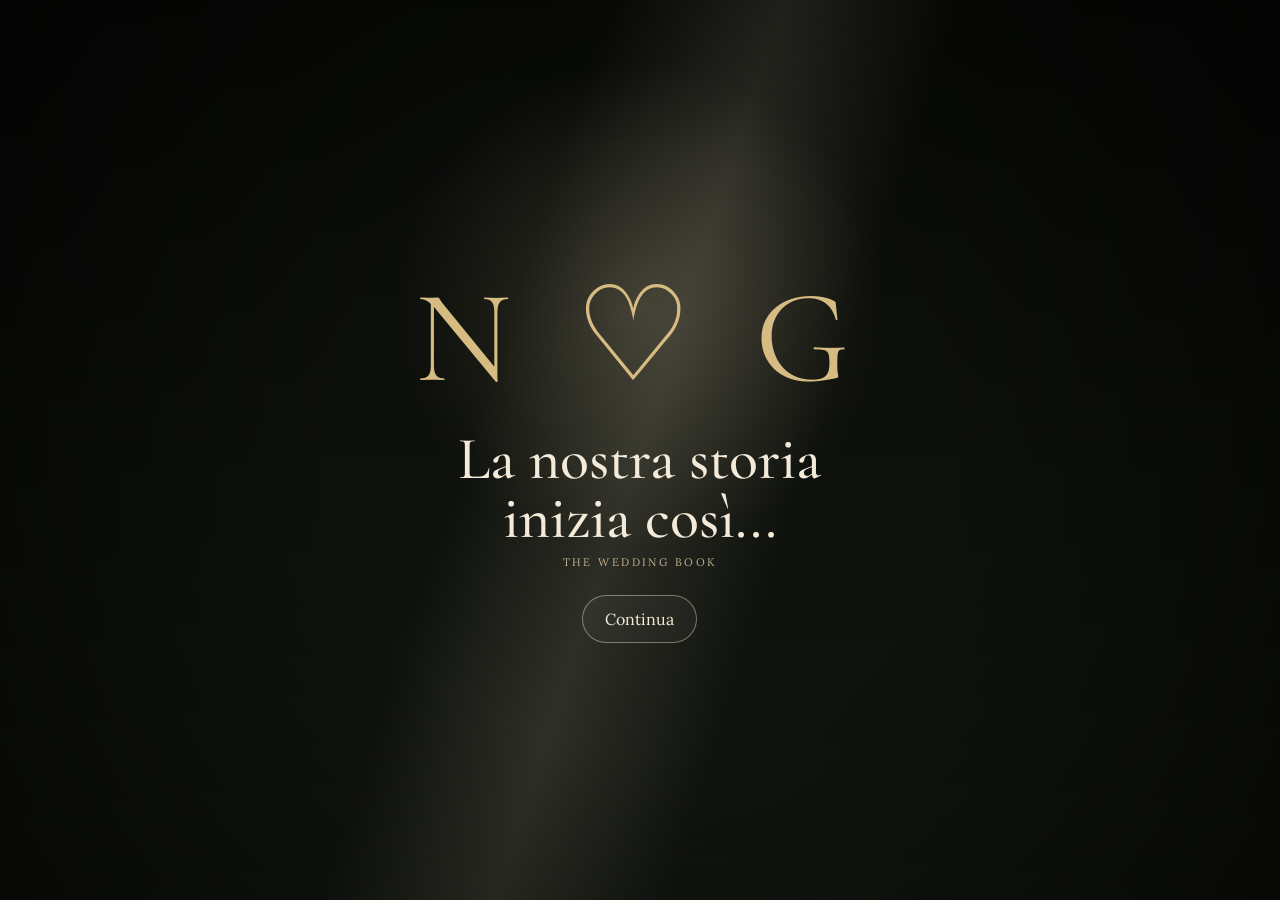
==== commit 9cca2f9a: "Add files via upload" ====
--- a/invito.html
+++ b/invito.html
@@ -488,6 +488,76 @@
     bottom:4.5%;
     width:80%;
     font-size:10px;
+  }
+}
+
+
+/* UNICA MODIFICA: PARTECIPAZIONE ROMANTICA DOPO IL SIGILLO */
+
+.invitation-new-cover{
+  position:relative;
+  width:min(96vw,1180px);
+  aspect-ratio:1781 / 883;
+  overflow:hidden;
+  border-radius:18px;
+  box-shadow:0 32px 72px rgba(55,45,30,.28);
+  background:#eee3d3;
+}
+
+.invitation-new-cover-image{
+  display:block;
+  width:100%;
+  height:100%;
+  object-fit:cover;
+  object-position:center;
+  user-select:none;
+  pointer-events:none;
+}
+
+.invitation-new-cover-button{
+  position:absolute;
+  z-index:12;
+  left:50%;
+  top:70.4%;
+  width:25%;
+  height:14%;
+  min-width:230px;
+  min-height:68px;
+  transform:translate(-50%,-50%);
+  border:0;
+  border-radius:999px;
+  background:rgba(255,255,255,.001);
+  cursor:pointer;
+  -webkit-tap-highlight-color:transparent;
+  transition:transform .25s ease,box-shadow .25s ease;
+}
+
+.invitation-new-cover-button:hover,
+.invitation-new-cover-button:focus-visible{
+  transform:translate(-50%,-50%) scale(1.055);
+  box-shadow:0 0 35px rgba(222,184,91,.45);
+  outline:none;
+}
+
+@media(max-width:680px){
+  .invitation-new-cover{
+    width:100vw;
+    height:100svh;
+    aspect-ratio:auto;
+    border-radius:0;
+  }
+
+  .invitation-new-cover-image{
+    object-fit:cover;
+    object-position:center;
+  }
+
+  .invitation-new-cover-button{
+    top:70.5%;
+    width:58%;
+    min-width:185px;
+    height:14%;
+    min-height:72px;
   }
 }
 
@@ -1929,26 +1999,270 @@
   }
 }
 
-  .back-to-cover{
-  position:absolute;
-  z-index:30;
-  left:18px;
-  top:18px;
-  padding:9px 14px;
-  border:1px solid rgba(96,106,84,.28);
-  border-radius:999px;
-  color:#56604d;
-  background:rgba(255,253,247,.80);
-  text-decoration:none;
-  font-size:12px;
-  box-shadow:0 8px 18px rgba(58,48,32,.10);
-}
+  
+/* PARTECIPAZIONE ROMANTICA — VISIBILE INTERA SU TELEFONO */
+
+@media(max-width:680px){
+  .envelope-stage:has(.invitation.show){
+    padding:14px 0;
+    overflow:auto;
+  }
+
+  .invitation-new-cover{
+    width:96vw!important;
+    height:auto!important;
+    aspect-ratio:1781 / 883!important;
+    max-height:86svh;
+    border-radius:12px!important;
+    overflow:visible!important;
+    background:transparent!important;
+  }
+
+  .invitation-new-cover-image{
+    width:100%!important;
+    height:auto!important;
+    aspect-ratio:1781 / 883!important;
+    object-fit:contain!important;
+    object-position:center center!important;
+    display:block;
+    border-radius:12px;
+    box-shadow:0 22px 48px rgba(55,45,30,.24);
+  }
+
+  .invitation-new-cover-button{
+    left:50%!important;
+    top:70.4%!important;
+    width:31%!important;
+    height:15%!important;
+    min-width:118px!important;
+    min-height:34px!important;
+  }
+}
+
+/* Su telefoni molto stretti mantiene sempre tutta la partecipazione */
+@media(max-width:420px){
+  .invitation-new-cover{
+    width:98vw!important;
+  }
+
+  .invitation-new-cover-button{
+    width:34%!important;
+    min-width:108px!important;
+  }
+}
+
+
+/* CAMBIO PAGINA PULITO — NIENTE 3D, NIENTE FLASH */
+
+.book{
+  perspective:none!important;
+}
+
+.page,
+.page.current,
+.page.revealed,
+.page.turning{
+  transform:none!important;
+  transform-style:flat!important;
+  backface-visibility:visible!important;
+  animation:none!important;
+  transition:none!important;
+  filter:none!important;
+}
+
+.page{
+  opacity:0!important;
+  pointer-events:none!important;
+}
+
+.page.current{
+  opacity:1!important;
+  pointer-events:auto!important;
+  z-index:4!important;
+}
+
+.page.revealed,
+.page.turning{
+  opacity:0!important;
+  pointer-events:none!important;
+}
+
+.page.turning::after,
+.page.current::before,
+.book::before{
+  display:none!important;
+}
+
+.book.swiping .page.current{
+  transform:none!important;
+  box-shadow:none!important;
+}
+
+
+/* PAGINE DEL LIBRO — PIÙ ROMANTICHE */
+
+.stationery{
+  background:
+    radial-gradient(circle at 18% 8%,rgba(255,255,255,.96),transparent 24%),
+    radial-gradient(circle at 82% 90%,rgba(224,204,177,.20),transparent 32%),
+    linear-gradient(rgba(255,255,255,.17),rgba(255,255,255,.17)),
+    repeating-linear-gradient(0deg,rgba(125,104,76,.020) 0 1px,transparent 1px 4px),
+    repeating-linear-gradient(90deg,rgba(125,104,76,.012) 0 1px,transparent 1px 6px),
+    #fbf3e7!important;
+}
+
+.stationery::before{
+  inset:15px!important;
+  border:1px solid rgba(109,126,94,.34)!important;
+  border-radius:5px 20px 20px 5px!important;
+  box-shadow:
+    inset 0 0 25px rgba(255,255,255,.50),
+    0 0 0 1px rgba(255,255,255,.28)!important;
+}
+
+.stationery::after{
+  inset:25px!important;
+  border:1px solid rgba(190,151,77,.18)!important;
+}
+
+.script-title{
+  color:#55634f!important;
+  text-shadow:0 2px 12px rgba(83,97,77,.08);
+}
+
+.eyebrow{
+  color:#727d68!important;
+}
+
+.heart-divider{
+  color:#b18d4d!important;
+}
+
+.heart-divider span{
+  background:linear-gradient(90deg,transparent,rgba(177,141,77,.58))!important;
+}
+
+.heart-divider span:last-child{
+  background:linear-gradient(90deg,rgba(177,141,77,.58),transparent)!important;
+}
+
+.polaroid,
+.collage-card,
+.detail-card,
+.countdown,
+.rsvp-form,
+.location-coming{
+  box-shadow:
+    0 18px 35px rgba(72,58,39,.13),
+    0 3px 7px rgba(72,58,39,.07)!important;
+}
+
+/* BOTANICA PIÙ REALISTICA: foglie ad acquerello, venature e variazioni di tono */
+
+.botanical{
+  opacity:.90!important;
+  filter:
+    drop-shadow(0 7px 6px rgba(54,66,47,.10))
+    saturate(.92)
+    contrast(1.02)!important;
+  animation:romanticLeafSway 9s ease-in-out infinite alternate!important;
+  transform-origin:50% 100%!important;
+}
+
+.botanical::before{
+  left:49%!important;
+  width:2px!important;
+  background:
+    linear-gradient(
+      to bottom,
+      rgba(69,91,65,.82),
+      rgba(105,126,96,.57) 52%,
+      rgba(84,102,78,.14)
+    )!important;
+  box-shadow:1px 0 rgba(255,255,255,.18);
+}
+
+/* Foglie con più strati, centro chiaro e bordo più scuro */
+.botanical::after{
+  background:
+    radial-gradient(ellipse at 38% 12%,
+      rgba(230,235,224,.45) 0 2%,
+      rgba(135,157,123,.90) 3% 7.5%,
+      rgba(77,105,75,.72) 8.5% 9.5%,
+      transparent 10.5%),
+    radial-gradient(ellipse at 66% 22%,
+      rgba(234,238,228,.44) 0 2%,
+      rgba(157,176,145,.91) 3% 8.5%,
+      rgba(93,120,88,.71) 9.5% 10.5%,
+      transparent 11.5%),
+    radial-gradient(ellipse at 33% 34%,
+      rgba(226,232,220,.42) 0 2%,
+      rgba(118,145,107,.91) 3% 8.5%,
+      rgba(69,101,70,.73) 9.5% 10.5%,
+      transparent 11.5%),
+    radial-gradient(ellipse at 70% 46%,
+      rgba(238,241,231,.42) 0 2%,
+      rgba(161,181,148,.92) 3% 9%,
+      rgba(98,126,92,.72) 10% 11%,
+      transparent 12%),
+    radial-gradient(ellipse at 29% 58%,
+      rgba(225,232,219,.40) 0 2%,
+      rgba(110,138,99,.89) 3% 8.5%,
+      rgba(66,98,68,.73) 9.5% 10.5%,
+      transparent 11.5%),
+    radial-gradient(ellipse at 68% 70%,
+      rgba(235,239,228,.40) 0 2%,
+      rgba(148,169,135,.91) 3% 9%,
+      rgba(89,118,85,.72) 10% 11%,
+      transparent 12%),
+    radial-gradient(ellipse at 40% 84%,
+      rgba(229,234,222,.40) 0 2%,
+      rgba(126,150,114,.90) 3% 8.5%,
+      rgba(73,104,72,.72) 9.5% 10.5%,
+      transparent 11.5%)!important;
+  mix-blend-mode:multiply;
+}
+
+/* Piccoli fiori ad acquerello negli angoli, discreti */
+.page-inner.stationery{
+  isolation:isolate;
+}
+
+.page-inner.stationery .gold-speckles{
+  opacity:.58!important;
+}
+
+.page-inner.stationery .botanical + .gold-speckles{
+  filter:drop-shadow(0 0 3px rgba(190,151,77,.18));
+}
+
+@keyframes romanticLeafSway{
+  0%{translate:0 0;rotate:-.25deg}
+  48%{translate:1px -1px;rotate:.35deg}
+  100%{translate:-1px 0;rotate:-.10deg}
+}
+
+@media(max-width:680px){
+  .botanical{
+    opacity:.84!important;
+    animation-duration:11s!important;
+  }
+
+  .stationery::before{
+    inset:10px!important;
+  }
+
+  .stationery::after{
+    inset:18px!important;
+  }
+}
+
 </style>
 </head>
 
 <body>
 
-<section class="screen intro hidden" id="intro">
+<section class="screen intro" id="intro">
   <div class="intro-light"></div>
   <div class="intro-content">
     <p class="intro-monogram">N ♡ G</p>
@@ -1958,8 +2272,7 @@
   </div>
 </section>
 
-<section class="screen envelope-stage" id="envelopeStage">
-  <a href="index.html" class="back-to-cover" aria-label="Torna alla copertina">← Copertina</a>
+<section class="screen envelope-stage hidden" id="envelopeStage">
   <div class="petals" id="petals" aria-hidden="true"></div>
 
   <div class="photo-envelope-scene" id="envelopeWrap">
@@ -1978,21 +2291,19 @@
     </div>
   </div>
 
-  <article class="invitation hidden-card" id="invitation">
-    <div class="invitation-inner stationery">
-      <div class="botanical botanical-top-left" aria-hidden="true"></div>
-      <div class="botanical botanical-bottom-right" aria-hidden="true"></div>
-      <p class="eyebrow">Nicola & Giada</p>
-      <p class="script-title">Sei invitato al nostro matrimonio</p>
-      <div class="heart-divider"><span></span><b>♡</b><span></span></div>
-      <p class="invitation-date">Settembre 2027</p>
-      <p>
-        Dal 14 ottobre 2018 abbiamo scelto, giorno dopo giorno, di camminare insieme.
-        Ora vogliamo condividere il passo più importante con le persone che fanno parte della nostra vita.
-      </p>
-      <button id="openBook" class="button button-sage">Apri il nostro invito</button>
-    </div>
-  </article>
+  
+<article class="invitation hidden-card invitation-new-cover" id="invitation">
+  <img
+    class="invitation-new-cover-image"
+    src="prima-pagina-romantica.png"
+    alt="Partecipazione romantica di Nicola e Giada, settembre 2027">
+
+  <button
+    id="openBook"
+    class="invitation-new-cover-button"
+    type="button"
+    aria-label="Apri il nostro invito"></button>
+</article>
 </section>
 
 <section class="screen book-stage hidden" id="bookStage">
@@ -2002,7 +2313,7 @@
       <div class="reading-progress" aria-label="Avanzamento lettura">
         <div id="readingProgressBar"></div>
       </div>
-      <button id="audioToggle" class="book-tool" type="button" aria-pressed="false" aria-label="Attiva effetti sonori">♪ <span>Audio</span></button>
+      
     </div>
 
     <aside id="chapterMenu" class="chapter-menu hidden" aria-label="Indice dei capitoli">
@@ -2468,8 +2779,7 @@
 let swipeActive = false;
 let previousCountdownMinute = null;
 
-const continueIntroButton = document.getElementById("continueIntro");
-if (continueIntroButton) continueIntroButton.addEventListener("click", () => {
+document.getElementById("continueIntro").addEventListener("click", () => {
   intro.classList.add("hidden");
   envelopeStage.classList.remove("hidden");
 });
@@ -2552,38 +2862,30 @@
 
 function goToNextPage() {
   if (isTurning || currentPage >= pages.length - 1) return;
-
   isTurning = true;
-  playPageTurn();
-
-  const outgoingPage = pages[currentPage];
-  const incomingPage = pages[currentPage + 1];
-
-  incomingPage.classList.add("revealed");
-  outgoingPage.classList.add("turning");
-
-  window.setTimeout(() => {
-    outgoingPage.classList.remove("current", "turning");
-    incomingPage.classList.remove("revealed");
-    incomingPage.classList.add("current");
-    incomingPage.scrollTop = 0;
-
-    currentPage += 1;
-    updateControls();
-    isTurning = false;
-  }, 820);
+
+  pages[currentPage].classList.remove("current", "turning", "revealed");
+  currentPage += 1;
+  pages[currentPage].classList.remove("turning", "revealed");
+  pages[currentPage].classList.add("current");
+  pages[currentPage].scrollTop = 0;
+
+  updateControls();
+  isTurning = false;
 }
 
 function goToPreviousPage() {
   if (isTurning || currentPage <= 0) return;
-
-  playPageTurn();
-  pages[currentPage].classList.remove("current");
+  isTurning = true;
+
+  pages[currentPage].classList.remove("current", "turning", "revealed");
   currentPage -= 1;
+  pages[currentPage].classList.remove("turning", "revealed");
   pages[currentPage].classList.add("current");
   pages[currentPage].scrollTop = 0;
 
   updateControls();
+  isTurning = false;
 }
 
 nextButton.addEventListener("click", goToNextPage);
@@ -2705,7 +3007,7 @@
 }
 
 const audioToggle = document.getElementById("audioToggle");
-audioToggle.addEventListener("click", () => {
+if (audioToggle) audioToggle.addEventListener("click", () => {
   soundEnabled = !soundEnabled;
   audioToggle.setAttribute("aria-pressed", String(soundEnabled));
   audioToggle.innerHTML = soundEnabled ? '♫ <span>Audio</span>' : '♪ <span>Audio</span>';
@@ -2749,7 +3051,6 @@
   if(!swipeActive) return;
   swipeCurrentX = event.clientX;
   const delta = Math.max(-130,Math.min(130,swipeCurrentX - swipeStartX));
-  book.style.setProperty("--swipe-x",`${delta}px`);
 });
 
 function finishSwipe(){
